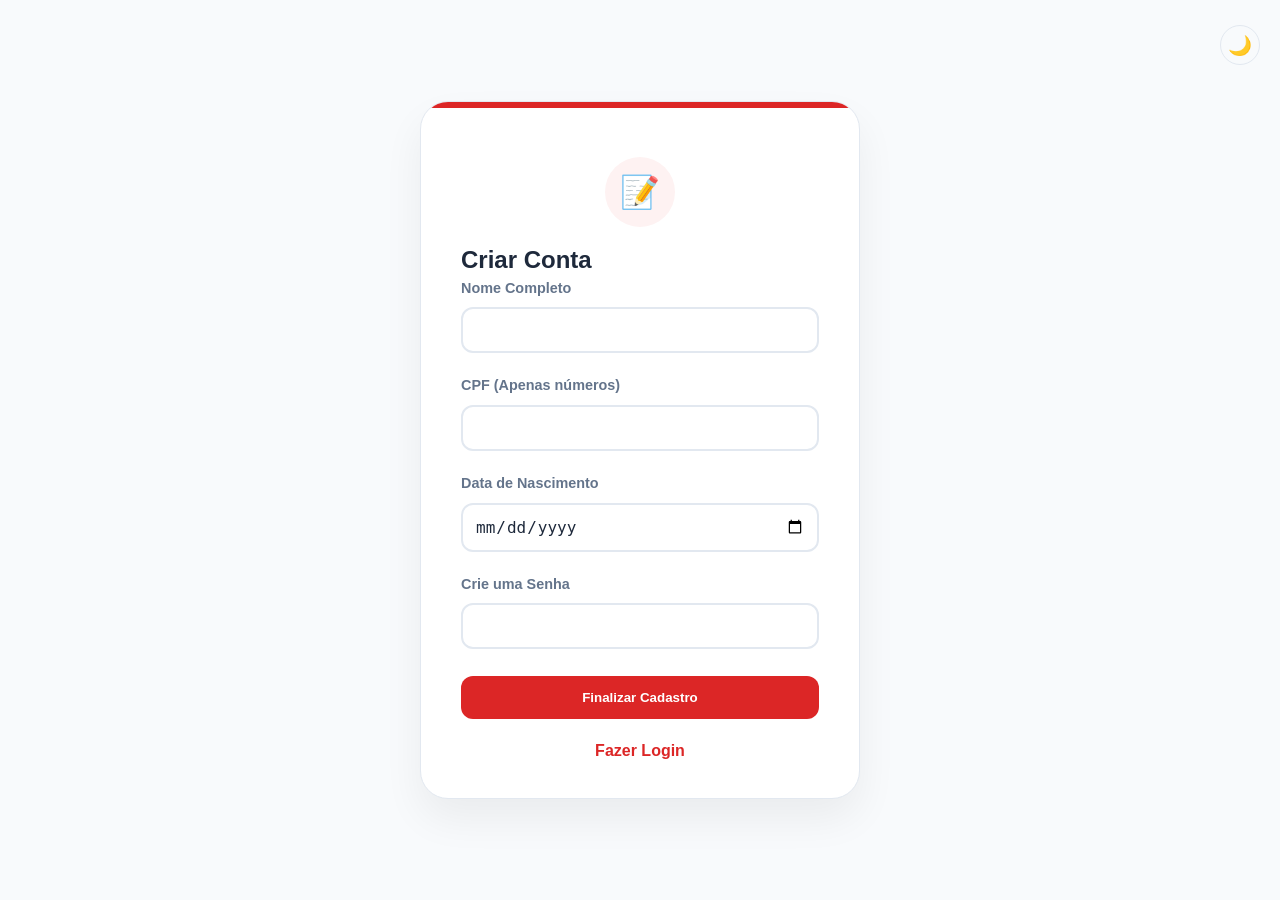
==== cadastro.html @ 54346519 "Primeiro upload" ====
<!DOCTYPE html>
<html lang="pt-br">
<head>
    <meta charset="UTF-8">
    <title>Cadastro - Jogos Escolares</title>
    <link rel="stylesheet" href="style.css">
    <script>
        (function() {
            if (localStorage.getItem("temaEscuro") === "ativo") {
                document.documentElement.setAttribute("data-theme", "dark");
            }
        })();
        document.addEventListener("DOMContentLoaded", () => {
            const btn = document.getElementById("darkModeBtn");
            if (btn) btn.innerText = document.documentElement.getAttribute("data-theme") === "dark" ? "☀️" : "🌙";
        });
        function toggleDarkMode() {
            const html = document.documentElement;
            const btn = document.getElementById("darkModeBtn");
            if (html.getAttribute("data-theme") === "dark") {
                html.removeAttribute("data-theme");
                localStorage.setItem("temaEscuro", "inativo");
                if (btn) btn.innerText = "🌙";
            } else {
                html.setAttribute("data-theme", "dark");
                localStorage.setItem("temaEscuro", "ativo");
                if (btn) btn.innerText = "☀️";
            }
        }
    </script>
</head>
<body class="login-page">
    <button onclick="toggleDarkMode()" class="dark-mode-toggle" id="darkModeBtn" style="top:25px; transform:none;">🌙</button>
    <div class="login-box">
        <div class="login-accent-bar"></div>
        <div class="login-header"><div class="icon-circle">📝</div><h2>Criar Conta</h2></div>
        <div class="login-form">
            <div class="input-group"><label>Nome Completo</label><input type="text" id="cadNome"></div>
            <div class="input-group"><label>CPF (Apenas números)</label><input type="text" id="cadCPF" maxlength="11"></div>
            <div class="input-group"><label>Data de Nascimento</label><input type="date" id="cadNasc"></div>
            <div class="input-group"><label>Crie uma Senha</label><input type="password" id="cadSenha"></div>
            <button onclick="registrar()" id="btnEntrar">Finalizar Cadastro</button>
            <p style="text-align:center; margin-top:20px;"><a href="login.html" style="color:var(--vermelho); font-weight:bold; text-decoration:none;">Fazer Login</a></p>
        </div>
    </div>
    <script>
        function registrar() {
            const nome = document.getElementById("cadNome").value.trim();
            const cpf = document.getElementById("cadCPF").value.replace(/\D/g,'');
            const data = document.getElementById("cadNasc").value;
            const senha = document.getElementById("cadSenha").value;
            if(!nome || cpf.length < 11 || !data || !senha) return alert("Preencha tudo!");
            let users = JSON.parse(localStorage.getItem("usuariosAtletas")) || [];
            if(users.find(u => u.cpf === cpf)) return alert("CPF já cadastrado!");
            users.push({nome, cpf, data, senha});
            localStorage.setItem("usuariosAtletas", JSON.stringify(users));
            alert("Cadastro realizado!"); window.location.href="login.html";
        }
    </script>
</body>
</html>
---- style.css ----
:root {
    --vermelho: #dc2626;
    --vermelho-dark: #991b1b;
    --vermelho-light: #fef2f2;
    --bg-light: #f8fafc;
    --bg-card: white;
    --text-main: #1e293b;
    --text-sub: #64748b;
    --border-color: #e2e8f0;
    --shadow: 0 10px 15px -3px rgba(0, 0, 0, 0.05);
    --transition: all 0.3s cubic-bezier(0.4, 0, 0.2, 1);
}

[data-theme="dark"] {
    --bg-light: #0f172a;
    --bg-card: #1e293b;
    --text-main: #f8fafc;
    --text-sub: #94a3b8;
    --border-color: #334155;
    --vermelho-light: #450a0a;
}

* { box-sizing: border-box; margin: 0; padding: 0; outline: none; }
body { font-family: 'Inter', sans-serif; background: var(--bg-light); color: var(--text-main); line-height: 1.5; transition: background 0.3s, color 0.3s; }

.login-page { background: var(--bg-light); min-height: 100vh; display: flex; align-items: center; justify-content: center; padding: 20px; }
.login-box { background: var(--bg-card); padding: 35px 40px; border-radius: 28px; width: 100%; max-width: 440px; box-shadow: 0 20px 40px rgba(0,0,0,0.06); position: relative; overflow: hidden; border: 1px solid var(--border-color); }
.login-accent-bar { height: 6px; background: var(--vermelho); width: 100%; position: absolute; top: 0; left: 0; }
.icon-circle { width: 70px; height: 70px; background: var(--vermelho-light); color: var(--vermelho); font-size: 2rem; display: flex; align-items: center; justify-content: center; border-radius: 50%; margin: 20px auto 15px; }

.input-group { margin-bottom: 22px; }
.input-group label { display: block; font-size: 0.9rem; font-weight: 600; margin-bottom: 8px; color: var(--text-sub); }

input, select { width: 100%; padding: 12px; border: 2px solid var(--border-color); border-radius: 12px; font-size: 1rem; transition: var(--transition); background: var(--bg-card); color: var(--text-main); }
input:focus { border-color: var(--vermelho); box-shadow: 0 0 0 4px var(--vermelho-light); }

#btnEntrar, #btnSalvar { width: 100%; background: var(--vermelho); color: white; border: none; padding: 14px; border-radius: 12px; font-weight: 700; cursor: pointer; transition: var(--transition); margin-top: 5px; }
#btnEntrar:hover { background: var(--vermelho-dark); transform: translateY(-2px); }

header { background: var(--bg-card); padding: 1.2rem; text-align: center; font-weight: 800; color: var(--vermelho); border-bottom: 4px solid var(--vermelho); box-shadow: var(--shadow); position: relative; }
.container { max-width: 1000px; margin: 2rem auto; padding: 0 1rem; }
.header-actions { display: flex; justify-content: space-between; align-items: center; background: var(--bg-card); padding: 12px 20px; border-radius: 16px; margin-bottom: 1.5rem; box-shadow: var(--shadow); border: 1px solid var(--border-color); }

.dashboard-stats { display: grid; grid-template-columns: repeat(auto-fit, minmax(140px, 180px)); gap: 1rem; margin-bottom: 2rem; }
.stat-card { background: var(--bg-card); padding: 0.8rem 1.2rem; border-radius: 16px; box-shadow: var(--shadow); border-left: 5px solid var(--vermelho); border-top: 1px solid var(--border-color); border-right: 1px solid var(--border-color); border-bottom: 1px solid var(--border-color); }
.stat-title { font-size: 0.65rem; color: var(--text-sub); text-transform: uppercase; font-weight: 700; display: block; }
.stat-value { font-size: 1.8rem; font-weight: 800; color: var(--text-main); display: block; line-height: 1.2; margin-top: 4px; }

.cards { display: grid; grid-template-columns: repeat(auto-fit, minmax(120px, 1fr)); gap: 12px; margin-bottom: 1.5rem; }
.card { background: var(--bg-card); padding: 1rem; border-radius: 12px; text-align: center; cursor: pointer; font-weight: 600; box-shadow: var(--shadow); border: 2px solid transparent; transition: var(--transition); color: var(--text-main); }
.card.active { border-color: var(--vermelho); color: var(--vermelho); background: var(--vermelho-light); }

.sexo-toggle { display: flex; background: var(--border-color); padding: 4px; border-radius: 50px; max-width: 280px; margin-bottom: 1.5rem; }
.sexo-btn { flex: 1; padding: 8px 15px; border: none; border-radius: 50px; text-align: center; cursor: pointer; font-weight: 600; font-size: 0.9rem; color: var(--text-sub); background: transparent; transition: var(--transition); }
.sexo-btn.active { background: var(--vermelho); color: white; box-shadow: var(--shadow); }

.search-container { display: flex; align-items: center; justify-content: space-between; background: var(--bg-card); padding: 10px 20px; border-radius: 16px; margin-bottom: 1.5rem; box-shadow: var(--shadow); border: 1px solid var(--border-color); }
.search-container input { border: none; background: transparent; width: 100%; padding: 10px; color: var(--text-main); }
.contador-badge { background: var(--vermelho-light); color: var(--vermelho); padding: 6px 14px; border-radius: 12px; font-size: 0.85rem; font-weight: 700; white-space: nowrap; }

.list { background: var(--bg-card); border-radius: 20px; padding: 1.5rem; box-shadow: var(--shadow); margin-top: 1rem; overflow-x: auto; border: 1px solid var(--border-color); }
table { width: 100%; border-collapse: collapse; }
th { text-align: left; color: var(--text-sub); font-size: 0.85rem; text-transform: uppercase; padding: 12px 15px; border-bottom: 2px solid var(--border-color); }
td { padding: 16px 15px; border-bottom: 1px solid var(--border-color); color: var(--text-main); font-size: 0.95rem; }
th:last-child, td:last-child { text-align: right; }

.action-btn { border: none; background: var(--bg-light); padding: 8px 12px; border-radius: 10px; cursor: pointer; margin-left: 5px; transition: var(--transition); }
.action-btn:hover { background: var(--border-color); transform: scale(1.1); }
.badge { padding: 6px 12px; border-radius: 8px; font-size: 0.75rem; font-weight: 700; }
.titular { background: #dcfce7; color: #166534; }
[data-theme="dark"] .titular { background: #14532d; color: #4ade80; }
.reserva { background: var(--bg-light); color: var(--text-sub); }
.btn-logout { background: var(--bg-light); color: var(--text-sub); border: 1px solid var(--border-color); padding: 8px 16px; border-radius: 10px; font-weight: 700; cursor: pointer; }
.form-box { background: var(--bg-card); padding: 1.5rem; border-radius: 20px; box-shadow: var(--shadow); border: 1px solid var(--border-color); display: grid; grid-template-columns: 2fr 1fr 1fr auto; gap: 12px; margin-bottom: 2rem; align-items: center; }

.dark-mode-toggle { position: absolute; right: 20px; top: 50%; transform: translateY(-50%); background: var(--bg-light); border: 1px solid var(--border-color); font-size: 1.2rem; padding: 8px; border-radius: 50%; cursor: pointer; display: flex; align-items: center; justify-content: center; width: 40px; height: 40px; transition: var(--transition); }

.events-grid { display: grid; grid-template-columns: repeat(auto-fit, minmax(300px, 1fr)); gap: 1.5rem; margin-top: 2rem; }
.event-card { background: var(--bg-card); border-radius: 20px; overflow: hidden; box-shadow: var(--shadow); transition: var(--transition); display: flex; flex-direction: column; border: 1px solid var(--border-color); }
.event-card:hover { transform: translateY(-5px); box-shadow: 0 20px 25px -5px rgba(0, 0, 0, 0.1); }
.event-banner { background: var(--vermelho); color: white; padding: 2rem 1.5rem; font-size: 1.5rem; font-weight: 800; text-align: center; position: relative; }
.event-badge { position: absolute; top: 15px; right: 15px; background: rgba(255, 255, 255, 0.2); padding: 4px 10px; border-radius: 20px; font-size: 0.75rem; font-weight: 700; text-transform: uppercase; }
.event-body { padding: 1.5rem; display: flex; flex-direction: column; flex-grow: 1; }
.event-info { font-size: 0.9rem; color: var(--text-sub); margin-bottom: 8px; display: flex; align-items: center; gap: 8px; }
.event-title { font-size: 1.2rem; font-weight: 700; margin-bottom: 12px; color: var(--text-main); }
.btn-inscrever { width: 100%; background: var(--vermelho); color: white; border: none; padding: 12px; border-radius: 12px; font-weight: 700; cursor: pointer; transition: var(--transition); margin-top: auto; text-align: center; text-decoration: none; display: block; }
.btn-inscrever:hover { background: var(--vermelho-dark); }
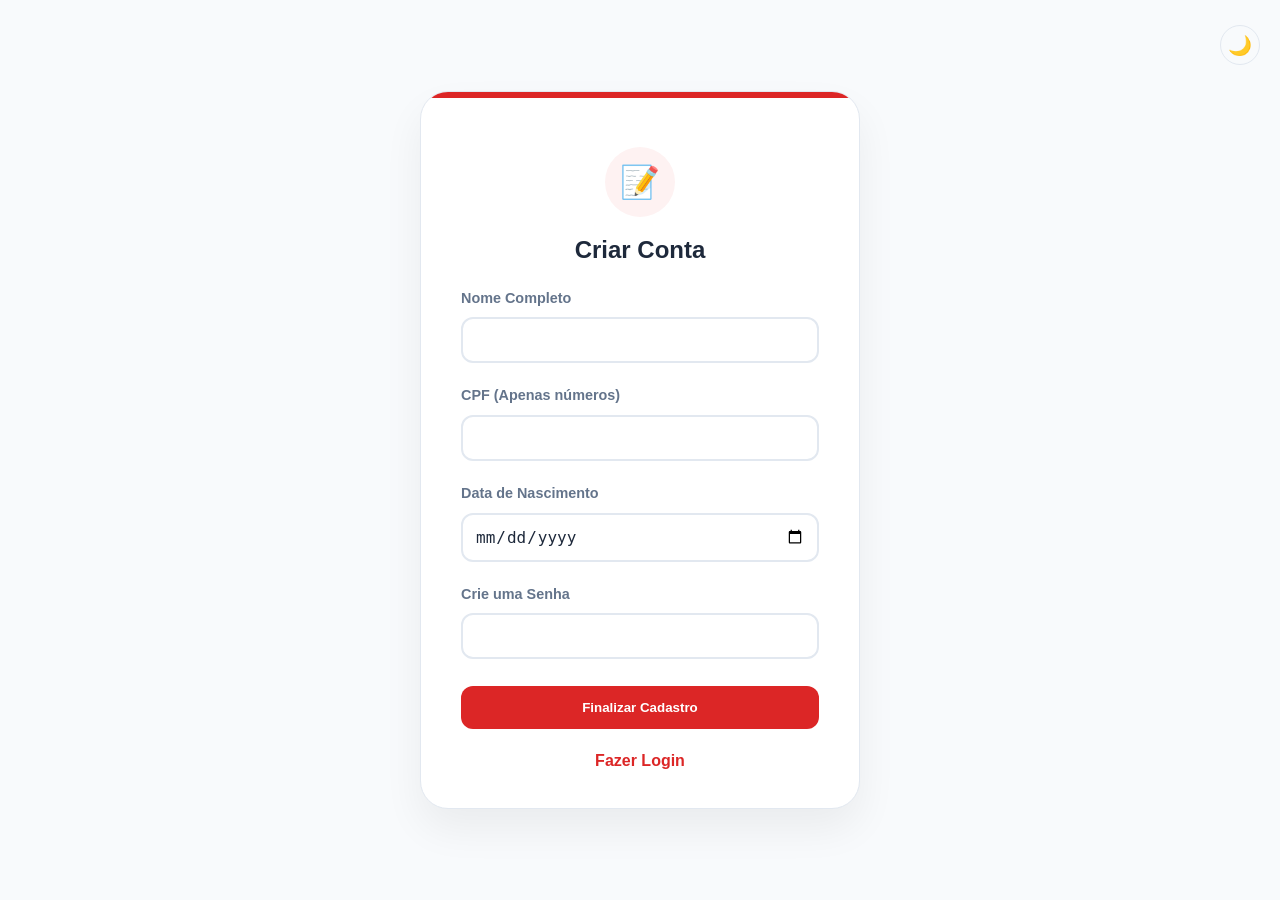
==== commit 02b953b4: "ultimas alteracoes" ====
--- a/cadastro.html
+++ b/cadastro.html
@@ -44,17 +44,44 @@
         </div>
     </div>
     <script>
-        function registrar() {
+        async function registrar() {
             const nome = document.getElementById("cadNome").value.trim();
             const cpf = document.getElementById("cadCPF").value.replace(/\D/g,'');
             const data = document.getElementById("cadNasc").value;
             const senha = document.getElementById("cadSenha").value;
-            if(!nome || cpf.length < 11 || !data || !senha) return alert("Preencha tudo!");
-            let users = JSON.parse(localStorage.getItem("usuariosAtletas")) || [];
-            if(users.find(u => u.cpf === cpf)) return alert("CPF já cadastrado!");
-            users.push({nome, cpf, data, senha});
-            localStorage.setItem("usuariosAtletas", JSON.stringify(users));
-            alert("Cadastro realizado!"); window.location.href="login.html";
+
+            if(!nome || cpf.length < 11 || !data || !senha) {
+                return alert("Por favor, preencha todos os campos corretamente!");
+            }
+
+            try {
+                // Envia os dados estruturados rumo ao endpoint do api.php
+                const resposta = await fetch("api.php", {
+                    method: "POST",
+                    headers: {
+                        "Content-Type": "application/json"
+                    },
+                    body: JSON.stringify({
+                        acao: "cadastrar_aluno",
+                        nome: nome,
+                        cpf: cpf,
+                        senha: senha
+                    })
+                });
+
+                const dados = await resposta.json();
+
+                if (dados.sucesso) {
+                    alert("Cadastro realizado com sucesso via MySQL!");
+                    window.location.href = "login.html";
+                } else {
+                    alert(dados.mensagem);
+                }
+
+            } catch (erro) {
+                console.error("Erro técnico no envio do cadastro:", erro);
+                alert("Erro ao conectar com o servidor local.");
+            }
         }
     </script>
 </body>
--- a/style.css
+++ b/style.css
@@ -1,3 +1,4 @@
+/* --- VARIÁVEIS DE SISTEMA E CORES --- */
 :root {
     --vermelho: #dc2626;
     --vermelho-dark: #991b1b;
@@ -20,42 +21,51 @@
     --vermelho-light: #450a0a;
 }
 
+/* --- ESTRUTURA GLOBAL COMTILHADA --- */
 * { box-sizing: border-box; margin: 0; padding: 0; outline: none; }
 body { font-family: 'Inter', sans-serif; background: var(--bg-light); color: var(--text-main); line-height: 1.5; transition: background 0.3s, color 0.3s; }
 
+/* --- MANUTENÇÃO INTEGRAL DAS TELAS DE LOGIN E CADASTRO (INALTERADO) --- */
 .login-page { background: var(--bg-light); min-height: 100vh; display: flex; align-items: center; justify-content: center; padding: 20px; }
 .login-box { background: var(--bg-card); padding: 35px 40px; border-radius: 28px; width: 100%; max-width: 440px; box-shadow: 0 20px 40px rgba(0,0,0,0.06); position: relative; overflow: hidden; border: 1px solid var(--border-color); }
 .login-accent-bar { height: 6px; background: var(--vermelho); width: 100%; position: absolute; top: 0; left: 0; }
 .icon-circle { width: 70px; height: 70px; background: var(--vermelho-light); color: var(--vermelho); font-size: 2rem; display: flex; align-items: center; justify-content: center; border-radius: 50%; margin: 20px auto 15px; }
-
+.login-header h2 { text-align: center; color: var(--text-main); font-weight: 800; margin-bottom: 20px; }
 .input-group { margin-bottom: 22px; }
 .input-group label { display: block; font-size: 0.9rem; font-weight: 600; margin-bottom: 8px; color: var(--text-sub); }
+input, select { width: 100%; padding: 12px; border: 2px solid var(--border-color); border-radius: 12px; font-size: 1rem; transition: var(--transition); background: var(--bg-card); color: var(--text-main); }
+input:focus, select:focus { border-color: var(--vermelho); box-shadow: 0 0 0 4px var(--vermelho-light); }
+#btnEntrar, #btnSalvar { width: 100%; background: var(--vermelho); color: white; border: none; padding: 14px; border-radius: 12px; font-weight: 700; cursor: pointer; transition: var(--transition); margin-top: 5px; }
+#btnEntrar:hover, #btnSalvar:hover { background: var(--vermelho-dark); transform: translateY(-2px); }
 
-input, select { width: 100%; padding: 12px; border: 2px solid var(--border-color); border-radius: 12px; font-size: 1rem; transition: var(--transition); background: var(--bg-card); color: var(--text-main); }
-input:focus { border-color: var(--vermelho); box-shadow: 0 0 0 4px var(--vermelho-light); }
-
-#btnEntrar, #btnSalvar { width: 100%; background: var(--vermelho); color: white; border: none; padding: 14px; border-radius: 12px; font-weight: 700; cursor: pointer; transition: var(--transition); margin-top: 5px; }
-#btnEntrar:hover { background: var(--vermelho-dark); transform: translateY(-2px); }
-
+/* --- ESTRUTURA DO TOPO E CONTAINERS --- */
 header { background: var(--bg-card); padding: 1.2rem; text-align: center; font-weight: 800; color: var(--vermelho); border-bottom: 4px solid var(--vermelho); box-shadow: var(--shadow); position: relative; }
 .container { max-width: 1000px; margin: 2rem auto; padding: 0 1rem; }
 .header-actions { display: flex; justify-content: space-between; align-items: center; background: var(--bg-card); padding: 12px 20px; border-radius: 16px; margin-bottom: 1.5rem; box-shadow: var(--shadow); border: 1px solid var(--border-color); }
 
-.dashboard-stats { display: grid; grid-template-columns: repeat(auto-fit, minmax(140px, 180px)); gap: 1rem; margin-bottom: 2rem; }
+/* --- PAINEL PRINCIPAL (DASHBOARD) --- */
+.dashboard-stats { display: grid; grid-template-columns: repeat(auto-fit, minmax(140px, 1fr)); gap: 1rem; margin-bottom: 2rem; }
 .stat-card { background: var(--bg-card); padding: 0.8rem 1.2rem; border-radius: 16px; box-shadow: var(--shadow); border-left: 5px solid var(--vermelho); border-top: 1px solid var(--border-color); border-right: 1px solid var(--border-color); border-bottom: 1px solid var(--border-color); }
 .stat-title { font-size: 0.65rem; color: var(--text-sub); text-transform: uppercase; font-weight: 700; display: block; }
 .stat-value { font-size: 1.8rem; font-weight: 800; color: var(--text-main); display: block; line-height: 1.2; margin-top: 4px; }
 
+/* --- ABAS DE ESPORTES (CARDS) --- */
 .cards { display: grid; grid-template-columns: repeat(auto-fit, minmax(120px, 1fr)); gap: 12px; margin-bottom: 1.5rem; }
 .card { background: var(--bg-card); padding: 1rem; border-radius: 12px; text-align: center; cursor: pointer; font-weight: 600; box-shadow: var(--shadow); border: 2px solid transparent; transition: var(--transition); color: var(--text-main); }
 .card.active { border-color: var(--vermelho); color: var(--vermelho); background: var(--vermelho-light); }
 
+/* --- ALTERNADOR DE GÊNERO --- */
 .sexo-toggle { display: flex; background: var(--border-color); padding: 4px; border-radius: 50px; max-width: 280px; margin-bottom: 1.5rem; }
 .sexo-btn { flex: 1; padding: 8px 15px; border: none; border-radius: 50px; text-align: center; cursor: pointer; font-weight: 600; font-size: 0.9rem; color: var(--text-sub); background: transparent; transition: var(--transition); }
 .sexo-btn.active { background: var(--vermelho); color: white; box-shadow: var(--shadow); }
 
+/* --- BLOCO DE FORMULÁRIO INTERNO --- */
+.form-box { background: var(--bg-card); padding: 1.5rem; border-radius: 20px; box-shadow: var(--shadow); border: 1px solid var(--border-color); display: grid; grid-template-columns: 2fr 1fr 1fr auto; gap: 12px; margin-bottom: 2rem; align-items: center; }
+
+/* --- REGRAS DE BUSCA E LISTAGENS COMTILHADAS --- */
 .search-container { display: flex; align-items: center; justify-content: space-between; background: var(--bg-card); padding: 10px 20px; border-radius: 16px; margin-bottom: 1.5rem; box-shadow: var(--shadow); border: 1px solid var(--border-color); }
 .search-container input { border: none; background: transparent; width: 100%; padding: 10px; color: var(--text-main); }
+.search-container input:focus { box-shadow: none; border-color: transparent; }
 .contador-badge { background: var(--vermelho-light); color: var(--vermelho); padding: 6px 14px; border-radius: 12px; font-size: 0.85rem; font-weight: 700; white-space: nowrap; }
 
 .list { background: var(--bg-card); border-radius: 20px; padding: 1.5rem; box-shadow: var(--shadow); margin-top: 1rem; overflow-x: auto; border: 1px solid var(--border-color); }
@@ -64,17 +74,21 @@
 td { padding: 16px 15px; border-bottom: 1px solid var(--border-color); color: var(--text-main); font-size: 0.95rem; }
 th:last-child, td:last-child { text-align: right; }
 
+/* --- BADGES E BOTÕES AUXILIARES --- */
 .action-btn { border: none; background: var(--bg-light); padding: 8px 12px; border-radius: 10px; cursor: pointer; margin-left: 5px; transition: var(--transition); }
 .action-btn:hover { background: var(--border-color); transform: scale(1.1); }
+
 .badge { padding: 6px 12px; border-radius: 8px; font-size: 0.75rem; font-weight: 700; }
 .titular { background: #dcfce7; color: #166534; }
 [data-theme="dark"] .titular { background: #14532d; color: #4ade80; }
 .reserva { background: var(--bg-light); color: var(--text-sub); }
-.btn-logout { background: var(--bg-light); color: var(--text-sub); border: 1px solid var(--border-color); padding: 8px 16px; border-radius: 10px; font-weight: 700; cursor: pointer; }
-.form-box { background: var(--bg-card); padding: 1.5rem; border-radius: 20px; box-shadow: var(--shadow); border: 1px solid var(--border-color); display: grid; grid-template-columns: 2fr 1fr 1fr auto; gap: 12px; margin-bottom: 2rem; align-items: center; }
+
+.btn-logout { background: var(--bg-light); color: var(--text-sub); border: 1px solid var(--border-color); padding: 8px 16px; border-radius: 10px; font-weight: 700; cursor: pointer; transition: var(--transition); }
+.btn-logout:hover { background: var(--border-color); color: var(--text-main); }
 
 .dark-mode-toggle { position: absolute; right: 20px; top: 50%; transform: translateY(-50%); background: var(--bg-light); border: 1px solid var(--border-color); font-size: 1.2rem; padding: 8px; border-radius: 50%; cursor: pointer; display: flex; align-items: center; justify-content: center; width: 40px; height: 40px; transition: var(--transition); }
 
+/* --- GRID DE TORNEIOS / EVENTOS --- */
 .events-grid { display: grid; grid-template-columns: repeat(auto-fit, minmax(300px, 1fr)); gap: 1.5rem; margin-top: 2rem; }
 .event-card { background: var(--bg-card); border-radius: 20px; overflow: hidden; box-shadow: var(--shadow); transition: var(--transition); display: flex; flex-direction: column; border: 1px solid var(--border-color); }
 .event-card:hover { transform: translateY(-5px); box-shadow: 0 20px 25px -5px rgba(0, 0, 0, 0.1); }
@@ -85,3 +99,96 @@
 .event-title { font-size: 1.2rem; font-weight: 700; margin-bottom: 12px; color: var(--text-main); }
 .btn-inscrever { width: 100%; background: var(--vermelho); color: white; border: none; padding: 12px; border-radius: 12px; font-weight: 700; cursor: pointer; transition: var(--transition); margin-top: auto; text-align: center; text-decoration: none; display: block; }
 .btn-inscrever:hover { background: var(--vermelho-dark); }
+
+/* --- TRATAMENTO DE INTERFACE PARA CELULAR (RESPONSIVIDADE) --- */
+@media (max-width: 768px) {
+    .form-box { grid-template-columns: 1fr; gap: 10px; }
+    .header-actions { flex-direction: column; gap: 12px; text-align: center; }
+    .search-container { flex-direction: column; gap: 10px; align-items: stretch; }
+    .search-container input { text-align: center; }
+    .contador-badge { text-align: center; }
+}
+/* =========================================================
+   GERENCIADOR DE EVENTOS
+========================================================= */
+
+.gerenciador-eventos{
+    background: var(--bg-card);
+    border-radius: 20px;
+    padding: 24px;
+    margin-bottom: 25px;
+    border: 1px solid var(--border-color);
+    box-shadow: var(--shadow);
+}
+
+.gerenciador-header{
+    margin-bottom: 20px;
+}
+
+.gerenciador-header h3{
+    color: var(--vermelho);
+    font-size: 1.2rem;
+    font-weight: 800;
+    margin-bottom: 5px;
+}
+
+.gerenciador-header span{
+    color: var(--text-sub);
+    font-size: 0.9rem;
+}
+
+.gerenciador-form{
+    display: grid;
+    grid-template-columns: 2fr 1.2fr 1.2fr 180px;
+    gap: 12px;
+    align-items: center;
+}
+
+.gerenciador-form input{
+    height: 48px;
+}
+
+.btn-criar-evento{
+    width: 100%;
+    height: 48px;
+    background: var(--vermelho);
+    color: white;
+    border: none;
+    border-radius: 12px;
+    font-weight: 700;
+    cursor: pointer;
+    transition: var(--transition);
+}
+
+.btn-criar-evento:hover{
+    background: var(--vermelho-dark);
+    transform: translateY(-2px);
+}
+
+.btn-remover-evento{
+    width: 100%;
+    background: #dc2626;
+    color: white;
+    border: none;
+    padding: 10px;
+    border-radius: 10px;
+    font-weight: 700;
+    cursor: pointer;
+    transition: var(--transition);
+}
+
+.btn-remover-evento:hover{
+    background: #991b1b;
+}
+
+@media (max-width: 768px){
+
+    .gerenciador-form{
+        grid-template-columns: 1fr;
+    }
+
+    .btn-criar-evento{
+        width: 100%;
+    }
+
+}
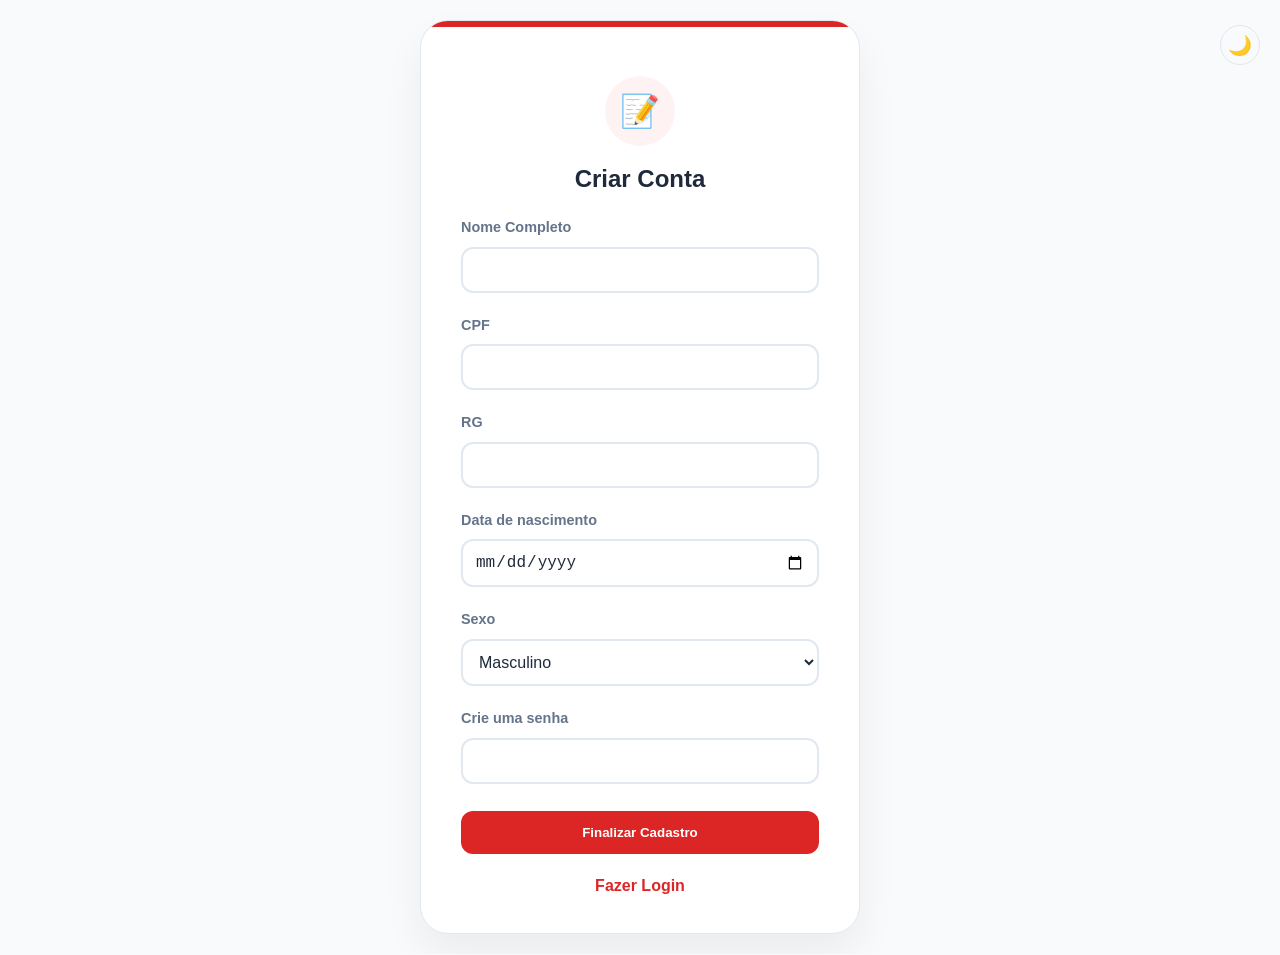
==== commit 16e10dd2: "atualiza projeto do tcc" ====
--- a/cadastro.html
+++ b/cadastro.html
@@ -1,88 +1,251 @@
 <!DOCTYPE html>
 <html lang="pt-br">
 <head>
-    <meta charset="UTF-8">
-    <title>Cadastro - Jogos Escolares</title>
-    <link rel="stylesheet" href="style.css">
-    <script>
-        (function() {
-            if (localStorage.getItem("temaEscuro") === "ativo") {
-                document.documentElement.setAttribute("data-theme", "dark");
-            }
-        })();
-        document.addEventListener("DOMContentLoaded", () => {
-            const btn = document.getElementById("darkModeBtn");
-            if (btn) btn.innerText = document.documentElement.getAttribute("data-theme") === "dark" ? "☀️" : "🌙";
-        });
-        function toggleDarkMode() {
-            const html = document.documentElement;
-            const btn = document.getElementById("darkModeBtn");
-            if (html.getAttribute("data-theme") === "dark") {
-                html.removeAttribute("data-theme");
-                localStorage.setItem("temaEscuro", "inativo");
-                if (btn) btn.innerText = "🌙";
-            } else {
-                html.setAttribute("data-theme", "dark");
-                localStorage.setItem("temaEscuro", "ativo");
-                if (btn) btn.innerText = "☀️";
-            }
-        }
-    </script>
+
+<meta charset="UTF-8">
+<title>Cadastro - Jogos Escolares</title>
+
+<link rel="stylesheet" href="style.css">
+
+<script>
+
+(function(){
+
+    if(localStorage.getItem("temaEscuro")=="ativo"){
+        document.documentElement.setAttribute("data-theme","dark");
+    }
+
+})();
+
+document.addEventListener("DOMContentLoaded",()=>{
+
+    const btn=document.getElementById("darkModeBtn");
+
+    if(btn){
+
+        btn.innerText=
+        document.documentElement.getAttribute("data-theme")=="dark"
+        ? "☀️"
+        : "🌙";
+
+    }
+
+});
+
+function toggleDarkMode(){
+
+    const html=document.documentElement;
+    const btn=document.getElementById("darkModeBtn");
+
+    if(html.getAttribute("data-theme")=="dark"){
+
+        html.removeAttribute("data-theme");
+        localStorage.setItem("temaEscuro","inativo");
+
+        btn.innerText="🌙";
+
+    }else{
+
+        html.setAttribute("data-theme","dark");
+        localStorage.setItem("temaEscuro","ativo");
+
+        btn.innerText="☀️";
+
+    }
+
+}
+
+</script>
+
 </head>
+
 <body class="login-page">
-    <button onclick="toggleDarkMode()" class="dark-mode-toggle" id="darkModeBtn" style="top:25px; transform:none;">🌙</button>
-    <div class="login-box">
-        <div class="login-accent-bar"></div>
-        <div class="login-header"><div class="icon-circle">📝</div><h2>Criar Conta</h2></div>
-        <div class="login-form">
-            <div class="input-group"><label>Nome Completo</label><input type="text" id="cadNome"></div>
-            <div class="input-group"><label>CPF (Apenas números)</label><input type="text" id="cadCPF" maxlength="11"></div>
-            <div class="input-group"><label>Data de Nascimento</label><input type="date" id="cadNasc"></div>
-            <div class="input-group"><label>Crie uma Senha</label><input type="password" id="cadSenha"></div>
-            <button onclick="registrar()" id="btnEntrar">Finalizar Cadastro</button>
-            <p style="text-align:center; margin-top:20px;"><a href="login.html" style="color:var(--vermelho); font-weight:bold; text-decoration:none;">Fazer Login</a></p>
-        </div>
-    </div>
-    <script>
-        async function registrar() {
-            const nome = document.getElementById("cadNome").value.trim();
-            const cpf = document.getElementById("cadCPF").value.replace(/\D/g,'');
-            const data = document.getElementById("cadNasc").value;
-            const senha = document.getElementById("cadSenha").value;
-
-            if(!nome || cpf.length < 11 || !data || !senha) {
-                return alert("Por favor, preencha todos os campos corretamente!");
-            }
-
-            try {
-                // Envia os dados estruturados rumo ao endpoint do api.php
-                const resposta = await fetch("api.php", {
-                    method: "POST",
-                    headers: {
-                        "Content-Type": "application/json"
-                    },
-                    body: JSON.stringify({
-                        acao: "cadastrar_aluno",
-                        nome: nome,
-                        cpf: cpf,
-                        senha: senha
-                    })
-                });
-
-                const dados = await resposta.json();
-
-                if (dados.sucesso) {
-                    alert("Cadastro realizado com sucesso via MySQL!");
-                    window.location.href = "login.html";
-                } else {
-                    alert(dados.mensagem);
-                }
-
-            } catch (erro) {
-                console.error("Erro técnico no envio do cadastro:", erro);
-                alert("Erro ao conectar com o servidor local.");
-            }
-        }
-    </script>
+
+<button
+onclick="toggleDarkMode()"
+class="dark-mode-toggle"
+id="darkModeBtn"
+style="top:25px;transform:none;">
+
+🌙
+
+</button>
+
+<div class="login-box">
+
+<div class="login-accent-bar"></div>
+
+<div class="login-header">
+
+<div class="icon-circle">📝</div>
+
+<h2>Criar Conta</h2>
+
+</div>
+
+<div class="login-form">
+
+<div class="input-group">
+
+<label>Nome Completo</label>
+
+<input
+type="text"
+id="cadNome">
+
+</div>
+
+<div class="input-group">
+
+<label>CPF</label>
+
+<input
+type="text"
+id="cadCPF"
+maxlength="11">
+
+</div>
+
+<div class="input-group">
+
+<label>RG</label>
+
+<input
+type="text"
+id="cadRG">
+
+</div>
+
+<div class="input-group">
+
+<label>Data de nascimento</label>
+
+<input
+type="date"
+id="cadNasc">
+
+</div>
+
+<div class="input-group">
+
+<label>Sexo</label>
+
+<select id="cadSexo">
+
+<option>Masculino</option>
+
+<option>Feminino</option>
+
+</select>
+
+</div>
+
+<div class="input-group">
+
+<label>Crie uma senha</label>
+
+<input
+type="password"
+id="cadSenha">
+
+</div>
+
+<button onclick="registrar()" id="btnEntrar">
+    Finalizar Cadastro
+</button>
+
+<p style="text-align:center;margin-top:20px;">
+
+<a
+href="login.html"
+style="color:var(--vermelho);font-weight:bold;text-decoration:none;">
+
+Fazer Login
+
+</a>
+
+</p>
+
+</div>
+
+</div>
+
+<script>
+
+async function registrar(){
+
+    const nome=document.getElementById("cadNome").value.trim();
+
+    const cpf=document.getElementById("cadCPF").value.trim();
+
+    const rg=document.getElementById("cadRG").value.trim();
+
+    const nascimento=document.getElementById("cadNasc").value;
+
+    const sexo=document.getElementById("cadSexo").value;
+
+    const senha=document.getElementById("cadSenha").value;
+
+    if(
+        !nome||
+        !cpf||
+        !rg||
+        !nascimento||
+        !sexo||
+        !senha
+    ){
+
+        alert("Preencha todos os campos.");
+
+        return;
+
+    }
+
+    const resposta=await fetch("api.php",{
+
+        method:"POST",
+
+        headers:{
+            "Content-Type":"application/json"
+        },
+
+        body:JSON.stringify({
+
+            acao:"cadastrar_aluno",
+
+            nome:nome,
+
+            cpf:cpf,
+
+            rg:rg,
+
+            data_nascimento:nascimento,
+
+            sexo:sexo,
+
+            senha:senha
+
+        })
+
+    });
+
+    const retorno=await resposta.json();
+
+    if(retorno.sucesso){
+
+        alert("Cadastro realizado!");
+
+        window.location="login.html";
+
+    }else{
+
+        alert(retorno.mensagem);
+
+    }
+
+}
+
+</script>
+
 </body>
-</html>
+</html>
--- a/style.css
+++ b/style.css
@@ -108,87 +108,861 @@
     .search-container input { text-align: center; }
     .contador-badge { text-align: center; }
 }
-/* =========================================================
-   GERENCIADOR DE EVENTOS
-========================================================= */
-
-.gerenciador-eventos{
-    background: var(--bg-card);
-    border-radius: 20px;
-    padding: 24px;
-    margin-bottom: 25px;
+.btn-excluir-evento{
+    background:#dc2626;
+    color:white;
+    border:none;
+    padding:8px 16px;
+    border-radius:10px;
+    font-weight:700;
+    cursor:pointer;
+    transition:var(--transition);
+}
+
+.btn-excluir-evento:hover{
+    background:#991b1b;
+    transform:translateY(-2px);
+}
+.painel-eventos {
+    border-top: 4px solid var(--vermelho);
+}
+
+.titulo-gerenciamento {
+    color: var(--text-main);
+    font-size: 1.3rem;
+    font-weight: 800;
+    margin-bottom: 20px;
+}
+
+.event-actions {
+    display: flex;
+    gap: 10px;
+    margin-top: 12px;
+}
+
+.btn-editar-evento {
+    flex: 1;
+    background: var(--bg-light);
+    color: var(--text-main);
     border: 1px solid var(--border-color);
-    box-shadow: var(--shadow);
-}
-
-.gerenciador-header{
-    margin-bottom: 20px;
-}
-
-.gerenciador-header h3{
-    color: var(--vermelho);
-    font-size: 1.2rem;
-    font-weight: 800;
-    margin-bottom: 5px;
-}
-
-.gerenciador-header span{
-    color: var(--text-sub);
-    font-size: 0.9rem;
-}
-
-.gerenciador-form{
-    display: grid;
-    grid-template-columns: 2fr 1.2fr 1.2fr 180px;
-    gap: 12px;
-    align-items: center;
-}
-
-.gerenciador-form input{
-    height: 48px;
-}
-
-.btn-criar-evento{
-    width: 100%;
-    height: 48px;
-    background: var(--vermelho);
-    color: white;
-    border: none;
-    border-radius: 12px;
+    padding: 10px;
+    border-radius: 10px;
+    cursor: pointer;
     font-weight: 700;
-    cursor: pointer;
     transition: var(--transition);
 }
 
-.btn-criar-evento:hover{
-    background: var(--vermelho-dark);
+.btn-editar-evento:hover {
     transform: translateY(-2px);
 }
 
-.btn-remover-evento{
-    width: 100%;
+.btn-excluir-evento {
+    flex: 1;
     background: #dc2626;
     color: white;
     border: none;
     padding: 10px;
     border-radius: 10px;
+    cursor: pointer;
     font-weight: 700;
+    transition: var(--transition);
+}
+
+.btn-excluir-evento:hover {
+    background: #991b1b;
+    transform: translateY(-2px);
+}
+/* =========================================================
+   FORMULÁRIO DE EVENTOS (PADRÃO DASHBOARD)
+========================================================= */
+
+.form-eventos{
+    grid-template-columns: 1fr 1fr 1fr auto;
+    gap: 12px;
+    align-items: stretch;
+    padding: 1.5rem;
+    border-radius: 20px;
+    background: var(--bg-card);
+    border: 1px solid var(--border-color);
+    box-shadow: var(--shadow);
+    transition: var(--transition);
+}
+
+/* inputs mais “card UI” */
+.form-eventos input{
+    border: 2px solid var(--border-color);
+    background: var(--bg-light);
+    padding: 12px 14px;
+    border-radius: 12px;
+    font-size: 0.95rem;
+    font-weight: 600;
+    color: var(--text-main);
+    transition: var(--transition);
+}
+
+/* foco consistente com o resto do sistema */
+.form-eventos input:focus{
+    border-color: var(--vermelho);
+    box-shadow: 0 0 0 4px var(--vermelho-light);
+    background: var(--bg-card);
+    transform: translateY(-1px);
+}
+
+/* botão criar evento alinhado ao sistema */
+.btn-criar-evento{
+    background: var(--vermelho);
+    color: white;
+    border: none;
+    padding: 12px 18px;
+    border-radius: 12px;
+    font-weight: 800;
     cursor: pointer;
     transition: var(--transition);
-}
-
-.btn-remover-evento:hover{
-    background: #991b1b;
-}
-
+    white-space: nowrap;
+    box-shadow: var(--shadow);
+}
+
+/* hover mais “premium” */
+.btn-criar-evento:hover{
+    background: var(--vermelho-dark);
+    transform: translateY(-2px);
+}
+
+/* responsivo igual seu sistema */
 @media (max-width: 768px){
-
-    .gerenciador-form{
+    .form-eventos{
         grid-template-columns: 1fr;
     }
 
     .btn-criar-evento{
         width: 100%;
     }
+}
+/* =========================================================
+   MELHORIAS VISUAIS
+========================================================= */
+
+/* Suavização das fontes */
+body{
+    -webkit-font-smoothing: antialiased;
+    -moz-osx-font-smoothing: grayscale;
+    text-rendering: optimizeLegibility;
+}
+
+/* Hover das linhas da tabela */
+table tbody tr{
+    transition: background-color .2s ease;
+}
+
+table tbody tr:hover{
+    background: rgba(220,38,38,.03);
+}
+
+/* Caixa de login */
+.login-box{
+    transition: box-shadow .3s ease;
+}
+
+.login-box:hover{
+    box-shadow:0 25px 50px -12px rgba(0,0,0,.10);
+}
+
+/* Botões de sexo */
+.sexo-btn{
+    transition:
+        background-color .2s ease,
+        color .2s ease,
+        box-shadow .2s ease;
+}
+
+/* Inputs */
+input,
+select{
+    transition:
+        border-color .2s ease,
+        box-shadow .2s ease,
+        background-color .2s ease;
+}
+
+/* Estatísticas */
+.stat-title{
+    letter-spacing:.5px;
+}
+
+/* Cabeçalho da tabela */
+th{
+    letter-spacing:.5px;
+    font-weight:700;
+}
+
+/* Botão Dark Mode */
+.dark-mode-toggle{
+    transition:
+        transform .2s ease,
+        background-color .2s ease,
+        border-color .2s ease;
+}
+
+.dark-mode-toggle:hover{
+    transform:translateY(-50%) scale(1.05);
+}
+/* =========================================================
+   BOTÃO GERENCIAR MODALIDADES
+========================================================= */
+
+#btnGerenciarModalidades{
+    background:#1e293b;
+    color:#fff;
+    border:none;
+    border-radius:10px;
+    padding:10px 18px;
+    cursor:pointer;
+    font-weight:700;
+    transition:.25s;
+}
+
+#btnGerenciarModalidades:hover{
+    background:#334155;
+}
+
+/* =========================================================
+   MODAL
+========================================================= */
+
+.modal{
+    display:none;
+    position:fixed;
+    inset:0;
+    background:rgba(0,0,0,.55);
+    justify-content:center;
+    align-items:center;
+    z-index:9999;
+}
+
+.modal-conteudo{
+    background:var(--bg-card);
+    width:900px;
+    max-width:95%;
+    max-height:90vh;
+    overflow-y:auto;
+    border-radius:20px;
+    padding:30px;
+    box-shadow:var(--shadow);
+}
+
+.modal-modalidades{
+    width:900px;
+    max-width:95%;
+    max-height:90vh;
+    overflow:hidden;
+}
+/* =========================================================
+   GRID DO MODAL
+========================================================= */
+
+.modal-grid{
+    display:grid;
+    grid-template-columns:320px 1fr;
+    gap:30px;
+    align-items:flex-start;
+}
+
+/* =========================================================
+   PAINEL ESQUERDO
+========================================================= */
+
+.painel-esquerdo{
+    display:flex;
+    flex-direction:column;
+    gap:14px;
+}
+
+.painel-esquerdo label{
+    font-weight:700;
+    color:var(--text-main);
+}
+
+.painel-esquerdo input,
+.painel-esquerdo select{
+    width:100%;
+}
+
+/* =========================================================
+   BOTÃO VERMELHO
+========================================================= */
+
+.btn-vermelho{
+    margin-top:10px;
+    background:var(--vermelho);
+    color:#fff;
+    border:none;
+    padding:12px;
+    border-radius:12px;
+    font-weight:700;
+    cursor:pointer;
+    transition:.25s;
+}
+
+.btn-vermelho:hover{
+    background:var(--vermelho-dark);
+}
+
+/* =========================================================
+   PAINEL DIREITO
+========================================================= */
+
+.painel-direito h3{
+    margin-bottom:15px;
+}
+
+#listaModalidadesProfessor{
+    height:430px;
+    overflow-y:auto;
+    padding-right:8px;
+}
+
+/* =========================================================
+   CARD DA MODALIDADE
+========================================================= */
+
+.item-modalidade{
+    display:flex;
+    justify-content:space-between;
+    align-items:center;
+    padding:15px;
+    border:1px solid var(--border-color);
+    border-radius:12px;
+    background:var(--bg-light);
+    transition:.2s;
+}
+
+.item-modalidade:hover{
+    transform:translateY(-2px);
+}
+
+.info-modalidade{
+    display:flex;
+    flex-direction:column;
+    gap:4px;
+}
+
+.info-modalidade strong{
+    font-size:16px;
+    color:var(--text-main);
+}
+
+.info-modalidade span{
+    color:var(--text-sub);
+    font-size:14px;
+}
+
+.info-modalidade small{
+    color:var(--text-sub);
+    font-size:13px;
+}
+
+/* =========================================================
+   BOTÃO EXCLUIR
+========================================================= */
+
+.btn-excluir-modalidade{
+    background:none;
+    border:none;
+    cursor:pointer;
+    font-size:22px;
+    transition:.2s;
+}
+
+.btn-excluir-modalidade:hover{
+    transform:scale(1.15);
+}
+
+/* =========================================================
+   AÇÕES DO MODAL
+========================================================= */
+
+.acoes-modal{
+    display:flex;
+    justify-content:flex-end;
+    margin-top:25px;
+}
+
+.acoes-modal button{
+    background:#1e293b;
+    color:#fff;
+    border:none;
+    border-radius:10px;
+    padding:10px 18px;
+    cursor:pointer;
+    font-weight:700;
+}
+
+.acoes-modal button:hover{
+    background:#334155;
+}
+
+/* =========================================================
+   RESPONSIVO
+========================================================= */
+
+@media (max-width:800px){
+
+    .modal-grid{
+        grid-template-columns:1fr;
+    }
+
+    .painel-esquerdo{
+        width:100%;
+    }
+
+}
+.modal-header{
+    display:flex;
+    justify-content:space-between;
+    align-items:center;
+    margin-bottom:25px;
+}
+
+.btn-fechar-modal{
+    width:40px;
+    height:40px;
+    border:none;
+    border-radius:50%;
+    background:#ef4444;
+    color:#fff;
+    font-size:22px;
+    font-weight:bold;
+    cursor:pointer;
+    transition:.2s;
+}
+
+.btn-fechar-modal:hover{
+    background:#b91c1c;
+    transform:rotate(90deg);
+}
+.status-aberto{
+    background:#22c55e !important;
+    color:white;
+}
+
+.status-breve{
+    background:#f59e0b !important;
+    color:white;
+}
+
+.status-encerrado{
+    background:#ef4444 !important;
+    color:white;
+}
+.form-box h4{
+    margin-top:20px;
+    margin-bottom:10px;
+    color:#1e293b;
+}
+
+.form-box label{
+    display:block;
+    margin-top:12px;
+    margin-bottom:5px;
+    font-weight:600;
+    font-size:14px;
+}
+
+.form-box textarea{
+
+    width:100%;
+    padding:12px;
+
+    border-radius:10px;
+
+    border:1px solid #d1d5db;
+
+    resize:vertical;
+
+    font-family:inherit;
+
+    box-sizing:border-box;
+
+}
+
+.form-box hr{
+
+    margin:25px 0;
+
+    border:none;
+
+    border-top:1px solid #e5e7eb;
+
+}
+/* ==========================
+   FORMULÁRIO DE EVENTOS
+========================== */
+
+.form-box{
+    display:flex;
+    flex-direction:column;
+    gap:20px;
+}
+
+.secao-formulario{
+
+    background:#f8fafc;
+
+    border:1px solid #e2e8f0;
+
+    border-radius:16px;
+
+    padding:20px;
+
+}
+
+.secao-formulario h4{
+
+    margin:0 0 20px;
+
+    color:#1e293b;
+
+    font-size:18px;
+
+}
+
+.secao-formulario label{
+
+    display:block;
+
+    margin:15px 0 6px;
+
+    font-weight:600;
+
+    color:#334155;
+
+}
+
+.secao-formulario input,
+.secao-formulario textarea{
+
+    width:100%;
+
+    padding:12px;
+
+    border:1px solid #cbd5e1;
+
+    border-radius:10px;
+
+    font-size:15px;
+
+    box-sizing:border-box;
+
+}
+
+.secao-formulario textarea{
+
+    resize:vertical;
+
+    min-height:120px;
+
+    font-family:inherit;
+
+}
+
+.datas-container{
+
+    display:grid;
+
+    grid-template-columns:1fr 1fr;
+
+    gap:20px;
+
+}
+
+#btnSalvarEvento{
+
+    width:260px;
+
+    align-self:center;
+
+    margin-top:10px;
+
+}
+
+@media(max-width:768px){
+
+    .datas-container{
+
+        grid-template-columns:1fr;
+
+    }
+
+}
+/*======================================================
+        NOVO PAINEL DE GERENCIAMENTO DE EVENTOS
+======================================================*/
+
+.form-eventos{
+
+    display:flex;
+    flex-direction:column;
+    gap:30px;
+
+}
+
+.card-form{
+
+    position:relative;
+    overflow:hidden;
+
+    background:#ffffff;
+
+    border:2px solid #e5e7eb;
+
+    border-radius:20px;
+
+    padding:32px;
+
+    box-shadow:0 10px 30px rgba(0,0,0,.08);
+
+    transition:.25s;
+
+}
+
+.card-form:hover{
+
+    transform:translateY(-2px);
+
+    box-shadow:0 16px 36px rgba(0,0,0,.10);
+
+}
+
+.card-form::before{
+
+    content:"";
+
+    position:absolute;
+
+    top:0;
+    left:0;
+
+    width:100%;
+    height:6px;
+
+    background:#dc2626;
+
+}
+
+.card-form h3{
+
+    display:flex;
+    align-items:center;
+    gap:10px;
+
+    margin:0 0 26px;
+
+    padding-bottom:12px;
+
+    border-bottom:2px solid #ececec;
+
+    color:#dc2626;
+
+    font-size:23px;
+
+    font-weight:800;
+
+}
+
+.campo{
+
+    display:flex;
+    flex-direction:column;
+
+    margin-bottom:22px;
+
+}
+
+.campo:last-child{
+
+    margin-bottom:0;
+
+}
+
+.campo label{
+
+    margin-bottom:8px;
+
+    font-size:15px;
+
+    font-weight:700;
+
+    color:#374151;
+
+}
+
+.campo input,
+.campo textarea{
+
+    width:100%;
+
+    box-sizing:border-box;
+
+    background:#fafafa;
+
+    border:2px solid #d1d5db;
+
+    border-radius:14px;
+
+    padding:14px 16px;
+
+    font-size:15px;
+
+    font-family:inherit;
+
+    color:#1f2937;
+
+    transition:all .25s;
+
+}
+
+.campo textarea{
+
+    resize:vertical;
+
+    min-height:150px;
+
+}
+
+.campo input:hover,
+.campo textarea:hover{
+
+    border-color:#b9bec7;
+
+}
+
+.campo input:focus,
+.campo textarea:focus{
+
+    outline:none;
+
+    background:#fff;
+
+    border-color:#dc2626;
+
+    box-shadow:0 0 0 5px rgba(220,38,38,.15);
+
+}
+
+.datas-grid{
+
+    display:grid;
+
+    grid-template-columns:1fr 1fr;
+
+    gap:28px;
+
+}
+
+.acoes-evento-form{
+
+    display:flex;
+
+    justify-content:center;
+
+    margin-top:10px;
+
+}
+
+#btnSalvarEvento{
+
+    min-width:320px;
+
+    height:56px;
+
+    border:none;
+
+    border-radius:16px;
+
+    background:#dc2626;
+
+    color:#fff;
+
+    font-size:17px;
+
+    font-weight:700;
+
+    cursor:pointer;
+
+    transition:.25s;
+
+    box-shadow:0 8px 20px rgba(220,38,38,.25);
+
+}
+
+#btnSalvarEvento:hover{
+
+    transform:translateY(-3px);
+
+    background:#b91c1c;
+
+    box-shadow:0 14px 30px rgba(220,38,38,.35);
+
+}
+
+#btnSalvarEvento:active{
+
+    transform:scale(.98);
+
+}
+
+@media(max-width:900px){
+
+    .datas-grid{
+
+        grid-template-columns:1fr;
+
+    }
+
+    #btnSalvarEvento{
+
+        width:100%;
+
+        min-width:unset;
+
+    }
+
+}
+.card-form{
+
+    position:relative;
+
+    overflow:hidden;
+
+}
+
+.card-form::before{
+
+    content:"";
+
+    position:absolute;
+
+    top:0;
+    left:0;
+
+    width:100%;
+    height:6px;
+
+    background:#dc2626;
+
+}
+.card-form h3{
+
+    color:#dc2626;
+
+    font-size:22px;
+
+    font-weight:800;
+
+    margin-bottom:18px;
+
+    padding-bottom:10px;
+
+    border-bottom:2px solid #ececec;
 
 }
